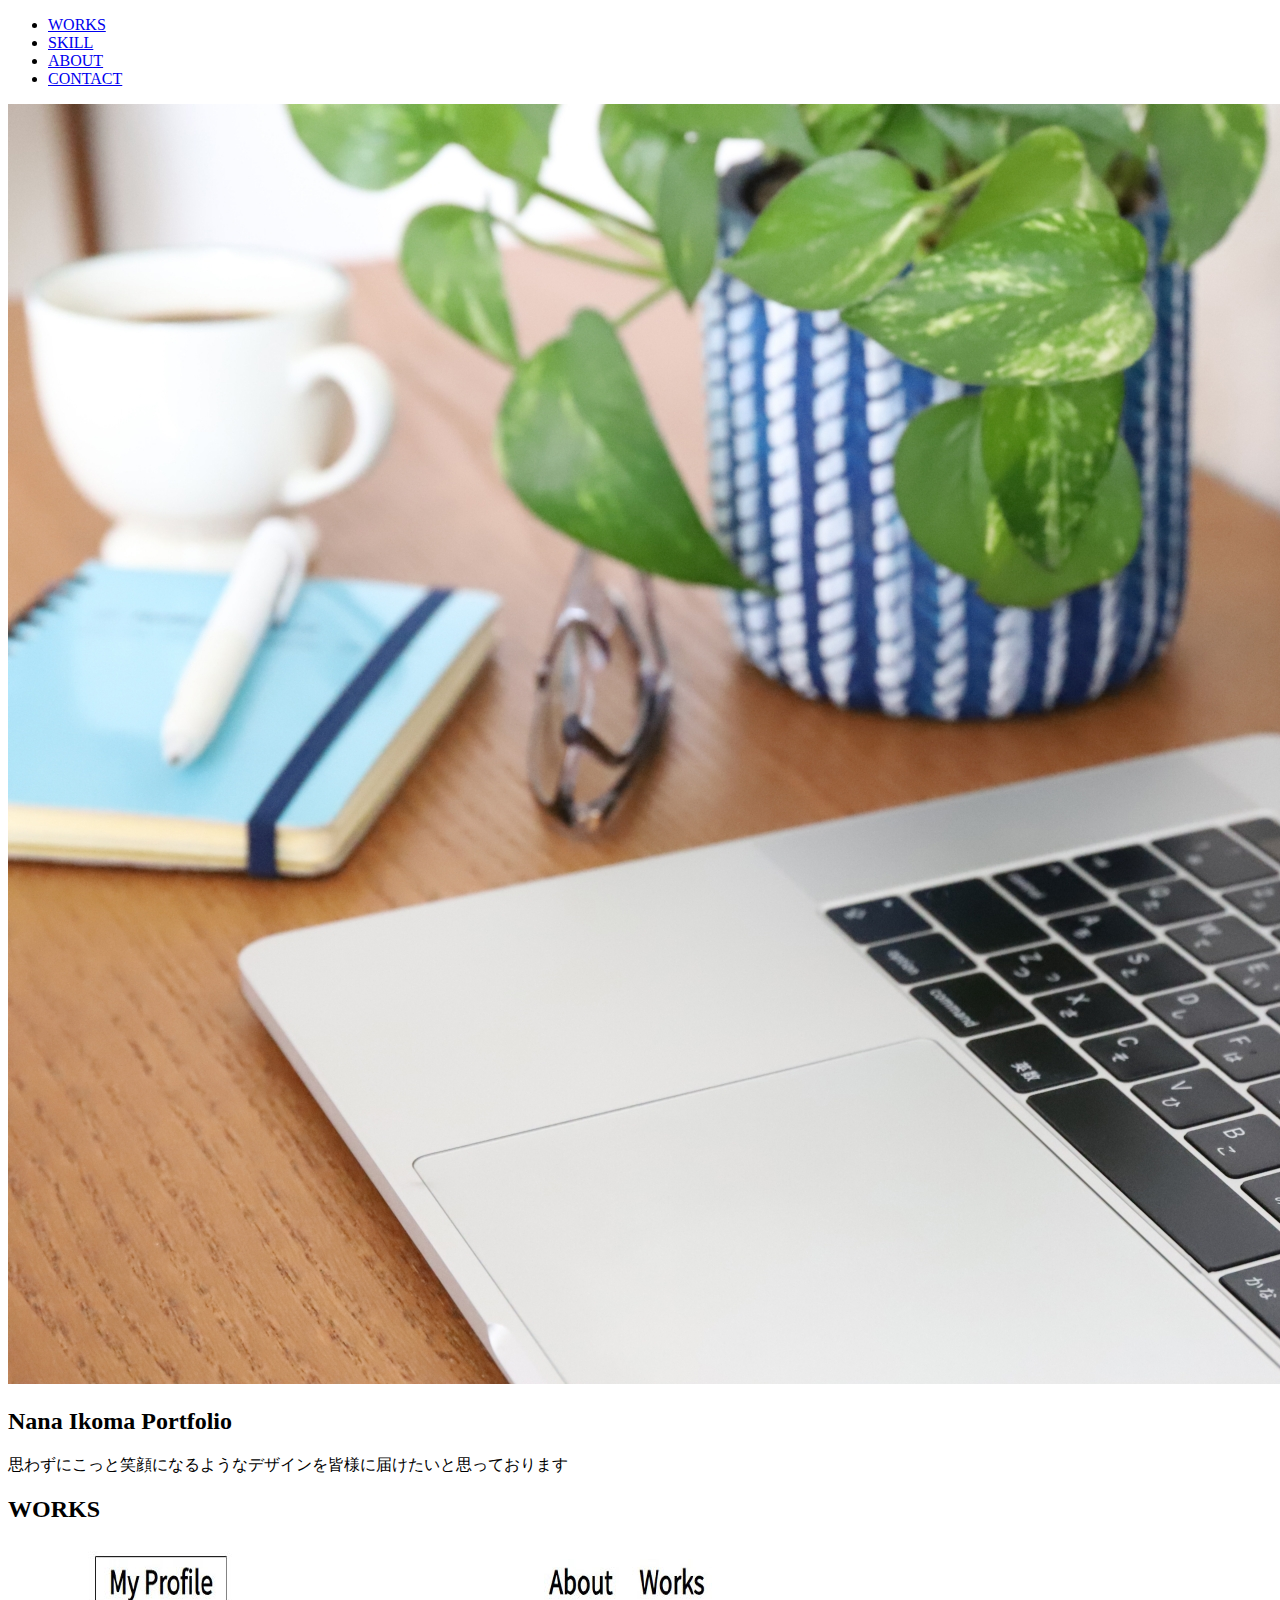
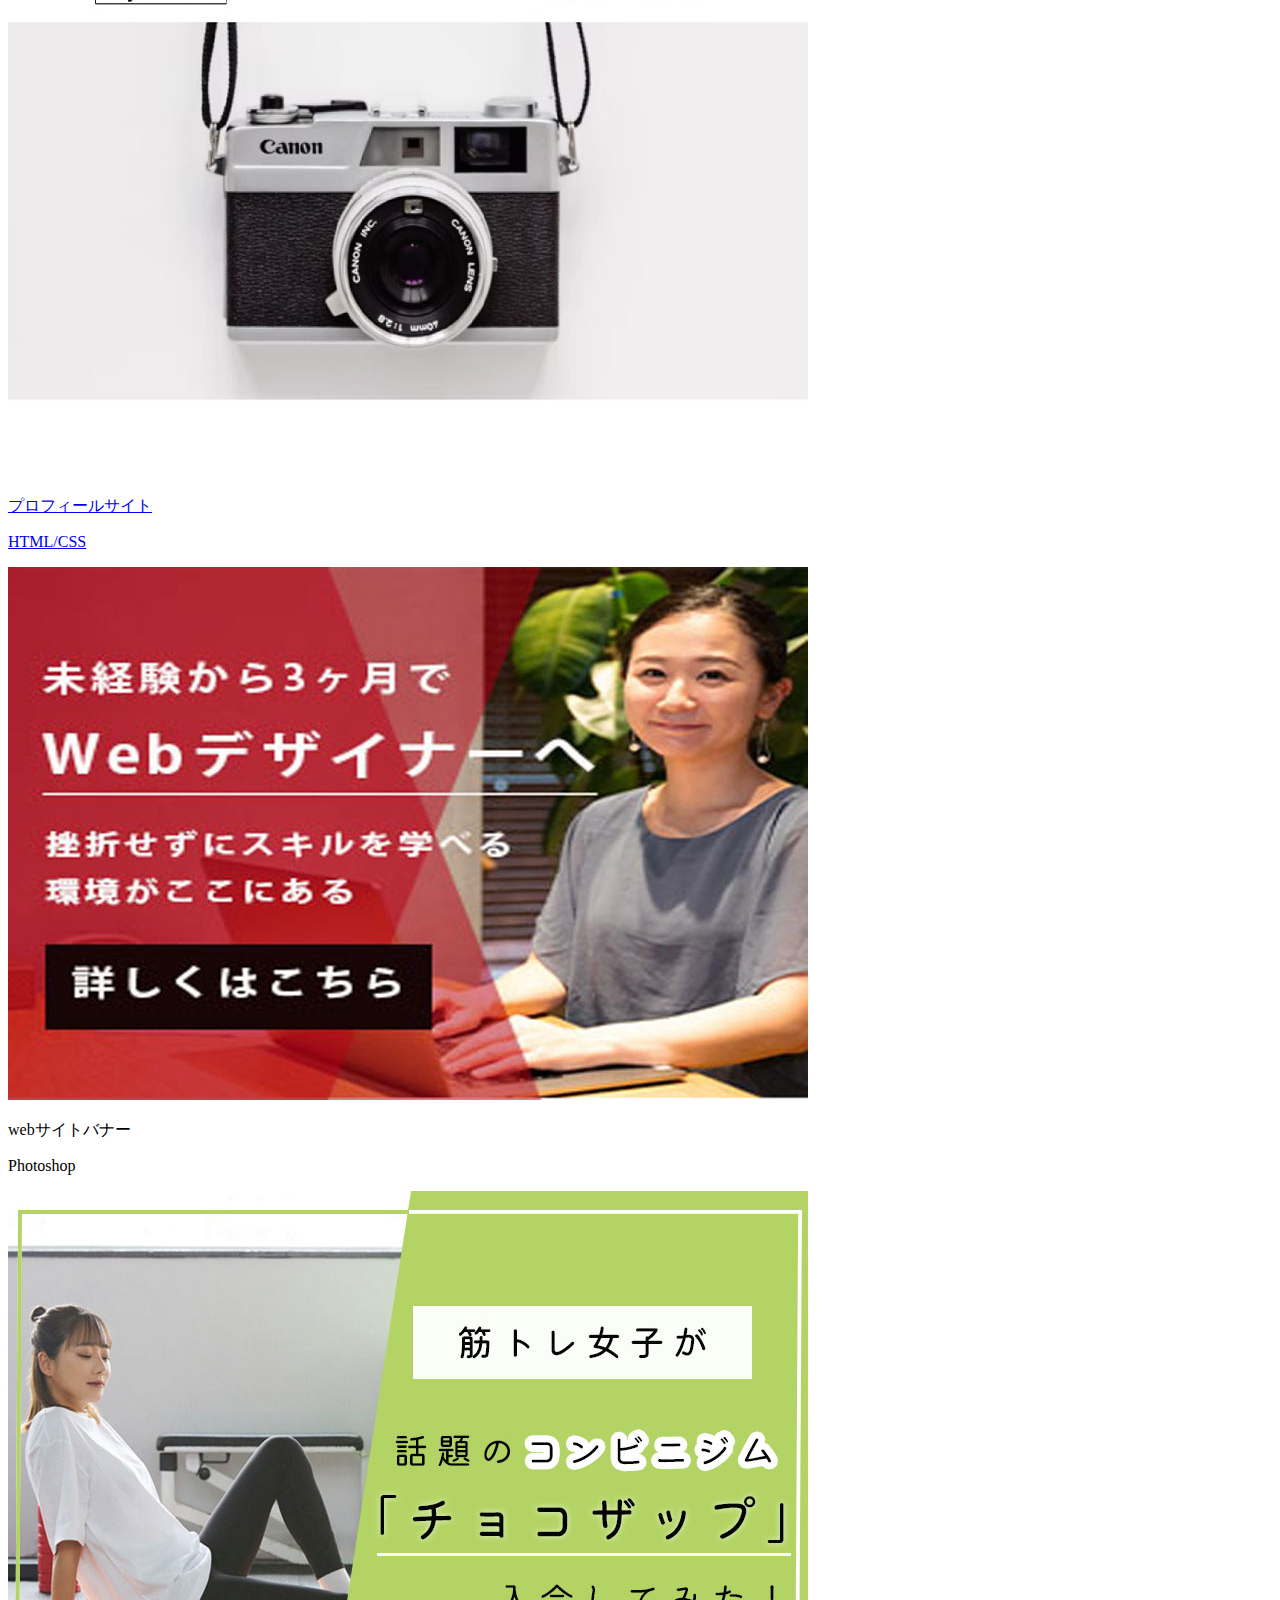
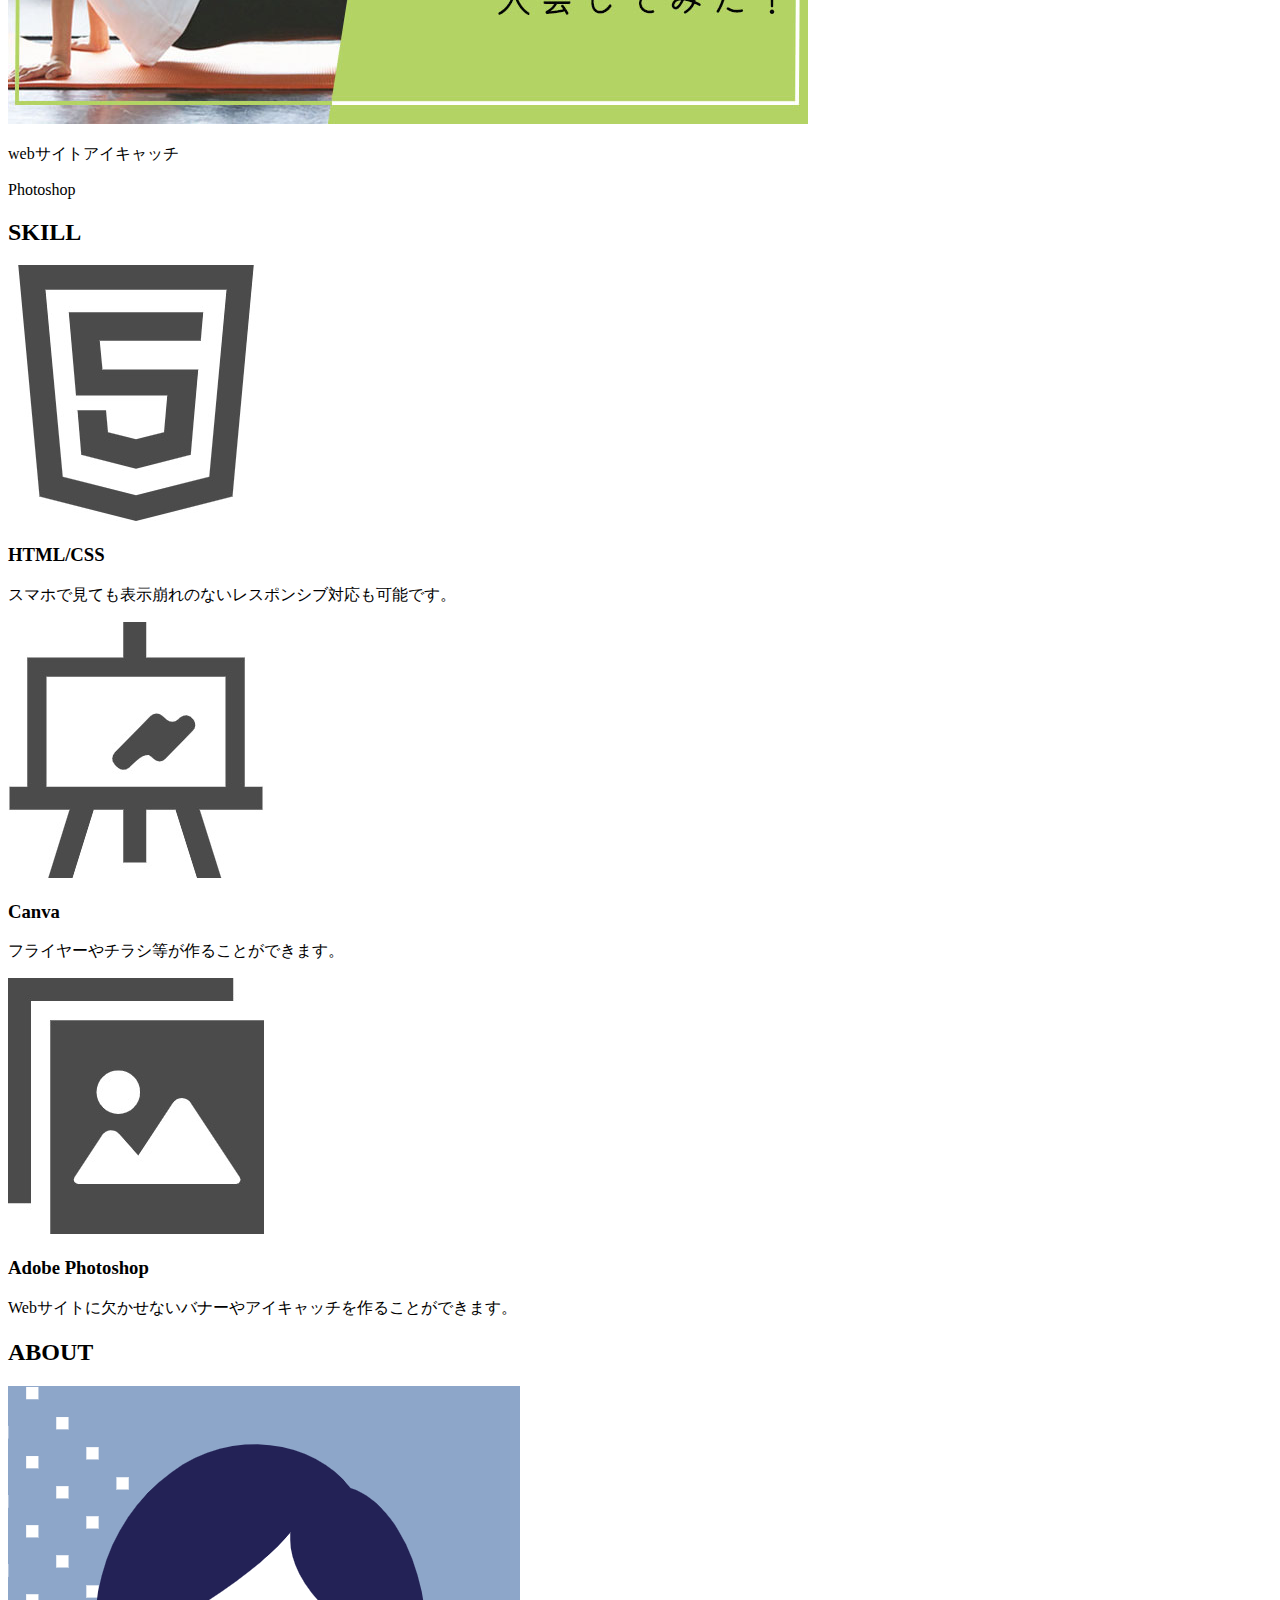
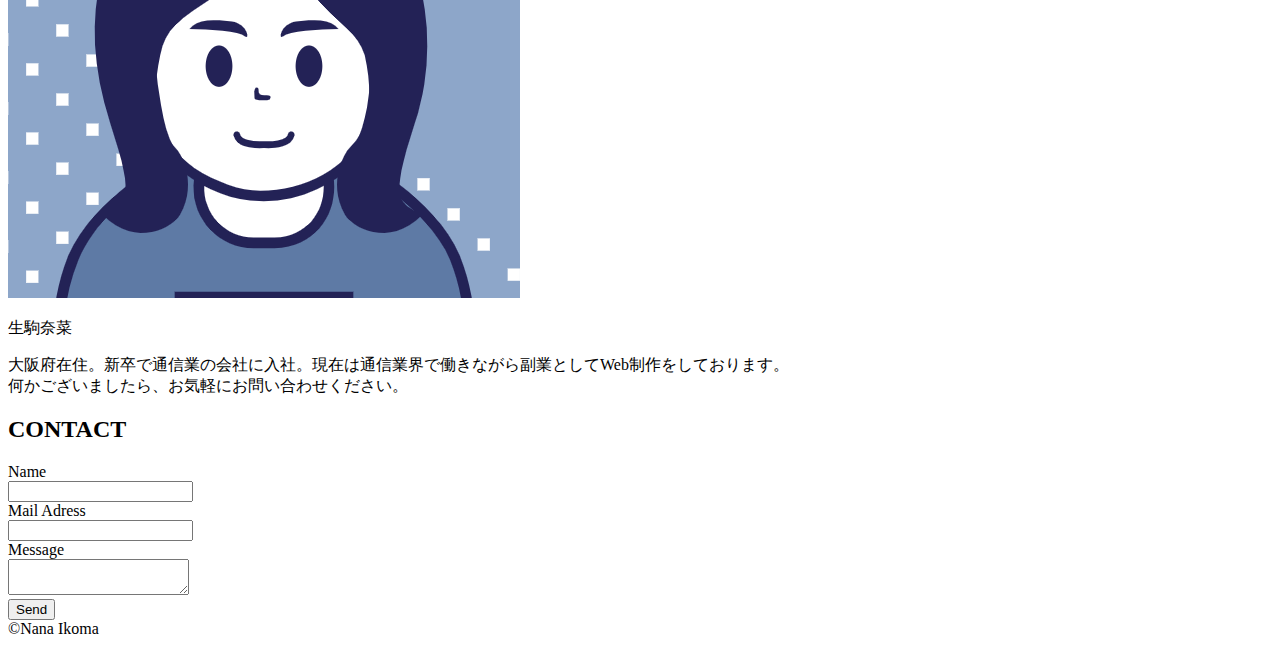
==== IkomaPortfolio/index.html @ 27ed826a "Add files via upload" ====
<!DOCTYPE html>
<html>
<head>
  <meta charset="utf-8">
  <meta name="viewport" content="width=device-width, initial-scale=1.0, maximum-scale=1.0, minimum-scale=1.0">
  <title>Nana Ikoma ポートフォリオ</title>
  <link rel="preconnect" href="https://fonts.gstatic.com">
  <link href="https://fonts.googleapis.com/css2?family=Montserrat:wght@400;700&display=swap" rel="stylesheet">
  <link href="https://fonts.googleapis.com/css?family=Material+Icons+Outlined" rel="stylesheet">
  <link href="css/ress.css" media="all" rel="stylesheet" type="text/css" />
  <link href="css/style.css" media="all" rel="stylesheet" type="text/css" />
</head>

<body>
  <div class="wrapper">

    <!-- header -->
    <header class="header ">
      <div class="container">
       
        <nav class="gnav">
          <ul class="gnav-list">
            <li class="gnav-item"><a href="#works">WORKS</a></li>
            <li class="gnav-item"><a href="#skill">SKILL</a></li>
            <li class="gnav-item"><a href="#about">ABOUT</a></li>
            <li class="gnav-item"><a href="#contact">CONTACT</a></li>
          </ul>
        </nav>
      </div>
    </header>
    <!-- /header -->

    <main class="content">

      <!-- mv -->
      <div class="mv">
        <div class="mv-container">
          <img src="img/mainimg.jpg" alt="mainpic">
        </div>
        <div class="main">
         <h2>Nana Ikoma Portfolio</h2>
         <p>思わずにこっと笑顔になるようなデザインを皆様に届けたいと思っております</p>
        </div>
      </div>
      <!-- /mv -->

      <!-- works -->
      <section class="works section" id="works">
        <div class="container">
          <h2 class="title">WORKS</h2>
          <div class="works-list">
            <a class="works-item" href="works1/works1.html" >
              <div class="works-img"><img src="img/works/works  no.1.jpg"  alt="html1" /> </div>
              <p class="works-name" >プロフィールサイト</p>
              <p class="works-info">HTML/CSS</p>
            </a>
            <a class="works-item" >
              <div class="works-img"><img src="img/works/works no2.jpg" alt="Photoshop1" /></div>
              <p class="works-name">webサイトバナー</p>
              <p class="works-info">Photoshop</p>
            </a>
            <a class="works-item" >
              <div class="works-img"><img src="img/works/works no.3.jpg" alt="Photoshop2" /></div>
              <p class="works-name">webサイトアイキャッチ</p>
              <p class="works-info">Photoshop</p>
            </a>
            
          </div>
        </div>
      </section>
      <!-- /works -->

      <!-- skill -->
      <section class="skill section" id="skill">
        <class="container">
          <h2 class="title">SKILL</h2>
          <div class="skill-list">
            <div class="skill-item">
              <p class="skill-img"><img src="img/skills/HTML CSS.jpeg" alt="html"></p>
              <div class="skill-body">
                <h3 class="skill-name">HTML/CSS</h3>
                <p class="skill-text">
                  スマホで見ても表示崩れのないレスポンシブ対応も可能です。</p>
              </div>
            </div>
            <div class="skill-item">
              <p class="skill-img"><img src="img/skills/Canva.jpeg" alt="Canva"></p>
              <div class="skill-body">
                <h3 class="skill-name">Canva</h3>
                <p class="skill-text">
                  フライヤーやチラシ等が作ることができます。</p>
              </div>
            </div>
            
            <div class="skill-item">
              <p class="skill-img"><img src="img/skills/Photoshop.jpeg" alt="photoshop"></p>
              <div class="skill-body">
                <h3 class="skill-name">Adobe Photoshop</h3>
                <p class="skill-text">
                  Webサイトに欠かせないバナーやアイキャッチを作ることができます。</p>
              </div>
            </div>
          </div>
            
           
          </div>
        </div>
      </section>
      <!-- /skill -->

      <!-- about -->
      <section class="about section" id="about">
        <div class="container">
          <h2 class="title">ABOUT</h2>
          <div class="profile">
            <p class="profile-img">
              <img src="img/about.png" alt="about">
            </p>
            <div class="profile-body">
              <p>
               生駒奈菜
              </p>
              <p>
                大阪府在住。新卒で通信業の会社に入社。現在は通信業界で働きながら副業としてWeb制作をしております。<br>何かございましたら、お気軽にお問い合わせください。
              </p>
              
            </div>
          </div>
        </div>
      </section>
      <!-- /about -->

   
      <!-- /contact -->
      <section id="contact">
        <h2 class="index-h2">CONTACT</h2>
              
        <form action="https://api.staticforms.xyz/submit" method="post">
          <input type="text" name="honeypot" style="display:none">
          <!-- STATIC FORMSのアクセスキー -->
          <input type="hidden" name="accessKey" value="13360103-2ff5-43b6-817f-e061cf142375">
          <!--メールのタイトル-->
          <input type="hidden" name="subject" value="お問い合わせフォーム" />
          <!--送信先のメールアドレスをvalueに設定する-->
          <input type="hidden" name="replyTo" value="a321.ikoma@gmail.com">
          <!--redirectToのURLは公開後のURLへリンクする-->
          <input type="hidden" name="redirectTo" value="">

          <div class="contact-heading">
            <label class="contact-label">Name</label>
          </div>
          <div>
            <input  type="text" name="name" class="contact-textbox">
          </div>
          <div class="contact-heading">
            <label class="contact-label">Mail Adress</label>
          </div>
          <div>
            <input  type="text" name="e-mail" class="contact-textbox">
          </div>
          <div class="contact-heading">
            <label class="contact-label">Message</label>
          </div>
          <div>
            <textarea class="contact-textarea" name="massage" class="contact-textbox"></textarea>
          </div>
          <div>
          <input type="submit" value="Send" class="contact-btn">
           
          </form>
          </div>

        </form>
      </section>
    </main>
   <!-- contact -->
      
    <!-- footer -->
    <footer class="footer">
      <div class="copyright">&copy;Nana Ikoma</div>
    </footer>
    <!-- /footer -->

  </div>
  <script src="https://ajax.googleapis.com/ajax/libs/jquery/3.6.0/jquery.min.js"></script>
  <script type='text/javascript' src="js/script.js"></script>
</body>
</html>
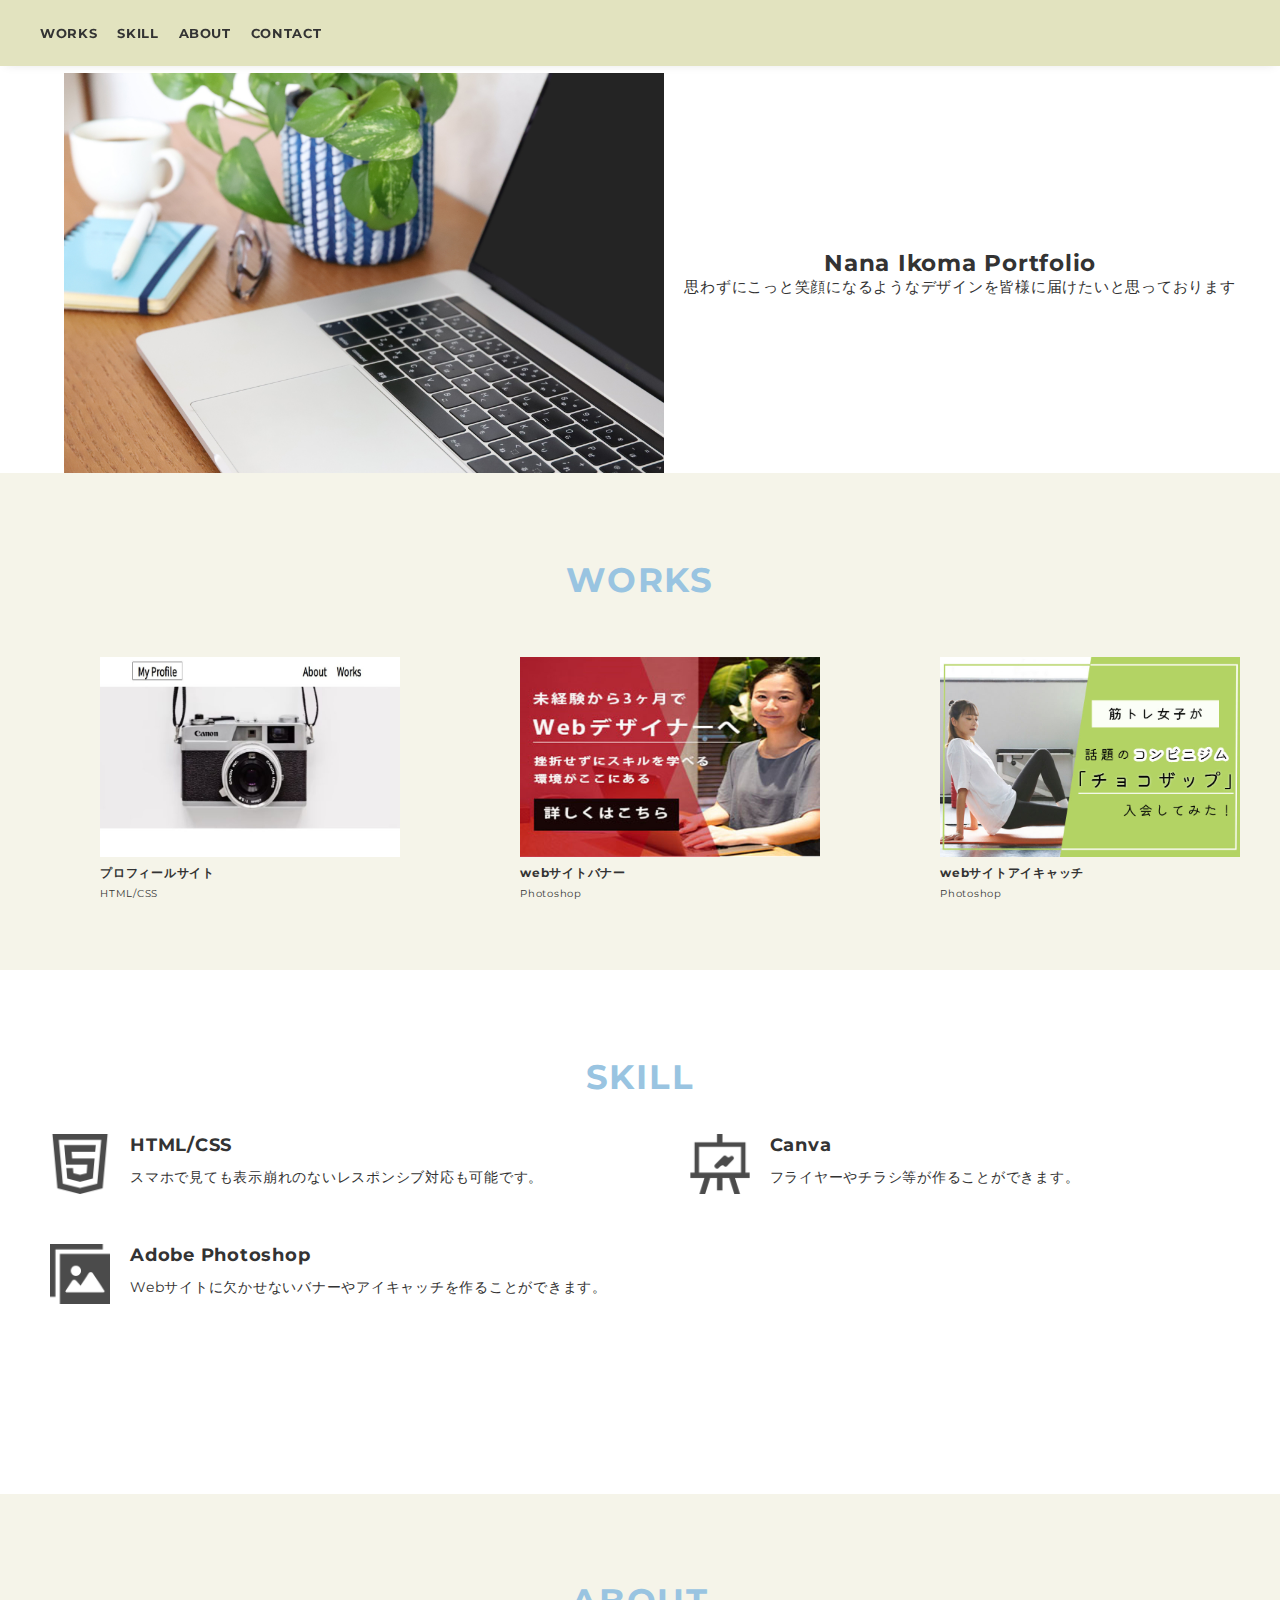
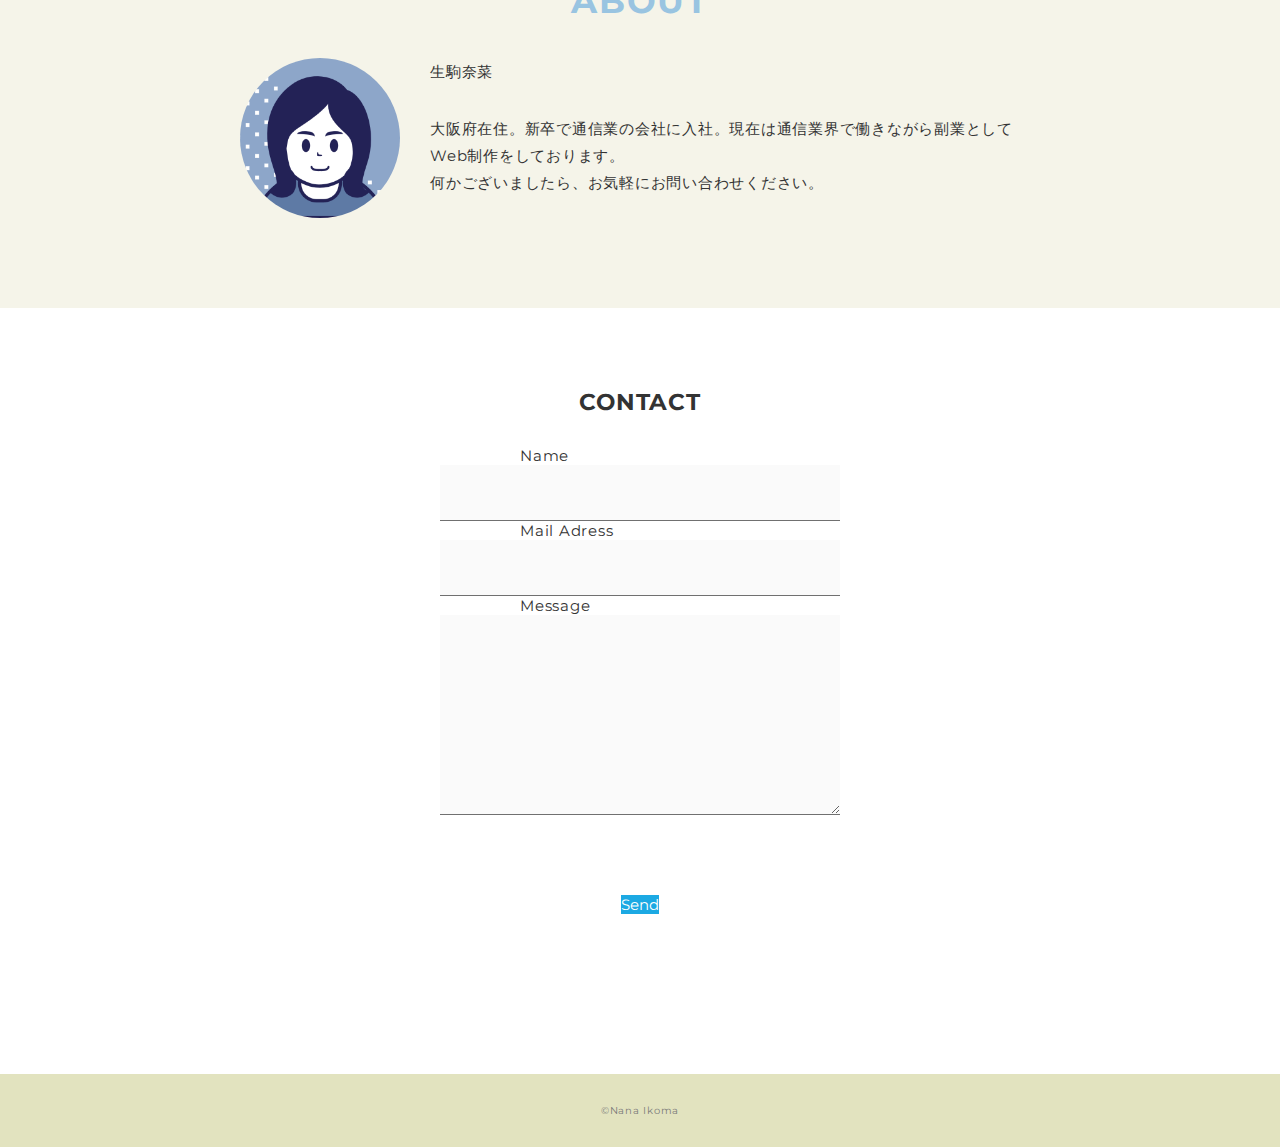
==== commit 4b4cf6b7: "Add files via upload" ====
--- a/IkomaPortfolio/css/ress.css
+++ b/IkomaPortfolio/css/ress.css
@@ -0,0 +1,284 @@
+/*!
+ * ress.css • v3.0.1
+ * MIT License
+ * github.com/filipelinhares/ress
+ */
+
+/* # =================================================================
+   # Global selectors
+   # ================================================================= */
+
+   html {
+    box-sizing: border-box;
+    word-break: normal;
+    -moz-tab-size: 4;
+    tab-size: 4;
+  
+    -webkit-text-size-adjust: 100%; /* Prevent adjustments of font size after orientation changes in iOS */
+  }
+  
+  *,
+  ::before,
+  ::after {
+    box-sizing: inherit;
+    background-repeat: no-repeat; /* Set `background-repeat: no-repeat` to all elements and pseudo elements */
+  }
+  
+  ::before,
+  ::after {
+    vertical-align: inherit;
+    text-decoration: inherit; /* Inherit text-decoration and vertical align to ::before and ::after pseudo elements */
+  }
+  
+  * {
+    margin: 0;
+    padding: 0; /* Reset `padding` and `margin` of all elements */
+  }
+  
+  /* # =================================================================
+     # General elements
+     # ================================================================= */
+  
+  hr {
+    overflow: visible; /* Show the overflow in Edge and IE */
+    height: 0; /* Add the correct box sizing in Firefox */
+  }
+  
+  details,
+  main {
+    display: block; /* Render the `main` element consistently in IE. */
+  }
+  
+  summary {
+    display: list-item; /* Add the correct display in all browsers */
+  }
+  
+  small {
+    font-size: 80%; /* Set font-size to 80% in `small` elements */
+  }
+  
+  [hidden] {
+    display: none; /* Add the correct display in IE */
+  }
+  
+  abbr[title] {
+    /* Add the correct text decoration in Chrome, Edge, IE, Opera, and Safari */
+    text-decoration: underline;
+    text-decoration: underline dotted;
+    border-bottom: none; /* Remove the bottom border in Chrome 57 */
+  }
+  
+  a {
+    background-color: transparent; /* Remove the gray background on active links in IE 10 */
+  }
+  
+  a:active,
+  a:hover {
+    outline-width: 0; /* Remove the outline when hovering in all browsers */
+  }
+  
+  code,
+  kbd,
+  pre,
+  samp {
+    font-family: monospace, monospace; /* Specify the font family of code elements */
+  }
+  
+  pre {
+    font-size: 1em; /* Correct the odd `em` font sizing in all browsers */
+  }
+  
+  b,
+  strong {
+    font-weight: bolder; /* Add the correct font weight in Chrome, Edge, and Safari */
+  }
+  
+  /* https://gist.github.com/unruthless/413930 */
+  sub,
+  sup {
+    position: relative;
+    font-size: 75%;
+    line-height: 0;
+    vertical-align: baseline;
+  }
+  
+  sub {
+    bottom: -.25em;
+  }
+  
+  sup {
+    top: -.5em;
+  }
+  
+  /* # =================================================================
+     # Forms
+     # ================================================================= */
+  
+  input {
+    border-radius: 0;
+  }
+  
+  /* Replace pointer cursor in disabled elements */
+  [disabled] {
+    cursor: default;
+  }
+  
+  [type="number"]::-webkit-container-spin-button,
+  [type="number"]::-webkit-outer-spin-button {
+    height: auto; /* Correct the cursor style of increment and decrement buttons in Chrome */
+  }
+  
+  [type="search"] {
+    outline-offset: -2px; /* Correct the outline style in Safari */
+  
+    -webkit-appearance: textfield; /* Correct the odd appearance in Chrome and Safari */
+  }
+  
+  [type="search"]::-webkit-search-decoration {
+    -webkit-appearance: none; /* Remove the container padding in Chrome and Safari on macOS */
+  }
+  
+  textarea {
+    overflow: auto; /* Internet Explorer 11+ */
+    resize: vertical; /* Specify textarea resizability */
+  }
+  
+  button,
+  input,
+  optgroup,
+  select,
+  textarea {
+    font: inherit; /* Specify font inheritance of form elements */
+  }
+  
+  optgroup {
+    font-weight: bold; /* Restore the font weight unset by the previous rule */
+  }
+  
+  button {
+    overflow: visible; /* Address `overflow` set to `hidden` in IE 8/9/10/11 */
+  }
+  
+  button,
+  select {
+    text-transform: none; /* Firefox 40+, Internet Explorer 11- */
+  }
+  
+  /* Apply cursor pointer to button elements */
+  button,
+  [type="button"],
+  [type="reset"],
+  [type="submit"],
+  [role="button"] {
+    cursor: pointer;
+    color: inherit;
+  }
+  
+  /* Remove container padding and border in Firefox 4+ */
+  button::-moz-focus-container,
+  [type="button"]::-moz-focus-container,
+  [type="reset"]::-moz-focus-container,
+  [type="submit"]::-moz-focus-container {
+    padding: 0;
+    border-style: none;
+  }
+  
+  /* Replace focus style removed in the border reset above */
+  button:-moz-focusring,
+  [type="button"]::-moz-focus-container,
+  [type="reset"]::-moz-focus-container,
+  [type="submit"]::-moz-focus-container {
+    outline: 1px dotted ButtonText;
+  }
+  
+  button,
+  html [type="button"],
+  /* Prevent a WebKit bug where (2) destroys native `audio` and `video`controls in Android 4 */
+  [type="reset"],
+  [type="submit"] {
+    -webkit-appearance: button; /* Correct the inability to style clickable types in iOS */
+  }
+  
+  /* Remove the default button styling in all browsers */
+  button,
+  input,
+  select,
+  textarea {
+    border-style: none;
+    background-color: transparent;
+  }
+  
+  /* Style select like a standard input */
+  select {
+    -webkit-appearance: none; /* Chrome 41+ */
+    -moz-appearance: none; /* Firefox 36+ */
+  }
+  
+  select::-ms-expand {
+    display: none; /* Internet Explorer 11+ */
+  }
+  
+  select::-ms-value {
+    color: currentColor; /* Internet Explorer 11+ */
+  }
+  
+  legend {
+    display: table; /* Correct the text wrapping in Edge and IE */
+    max-width: 100%; /* Correct the text wrapping in Edge and IE */
+    max-width: 100%; /* Correct the text wrapping in Edge 18- and IE */
+    white-space: normal; /* Correct the text wrapping in Edge and IE */
+    color: inherit; /* Correct the color inheritance from `fieldset` elements in IE */
+    border: 0; /* Correct `color` not being inherited in IE 8/9/10/11 */
+  }
+  
+  ::-webkit-file-upload-button {
+    font: inherit; /* Change font properties to `inherit` in Chrome and Safari */
+    color: inherit;
+    /* Correct the inability to style clickable types in iOS and Safari */
+  
+    -webkit-appearance: button;
+  }
+  
+  /* # =================================================================
+     # Specify media element style
+     # ================================================================= */
+  
+  img {
+    border-style: none; /* Remove border when inside `a` element in IE 8/9/10 */
+  }
+  
+  /* Add the correct vertical alignment in Chrome, Firefox, and Opera */
+  progress {
+    vertical-align: baseline;
+  }
+  
+  /* # =================================================================
+     # Accessibility
+     # ================================================================= */
+  
+  /* Hide content from screens but not screenreaders */
+  @media screen {
+    [hidden~="screen"] {
+      display: inherit;
+    }
+    [hidden~="screen"]:not(:active):not(:focus):not(:target) {
+      position: absolute !important;
+      clip: rect(0 0 0 0) !important;
+    }
+  }
+  
+  /* Specify the progress cursor of updating elements */
+  [aria-busy="true"] {
+    cursor: progress;
+  }
+  
+  /* Specify the pointer cursor of trigger elements */
+  [aria-controls] {
+    cursor: pointer;
+  }
+  
+  /* Specify the unstyled cursor of disabled, not-editable, or otherwise inoperable elements */
+  [aria-disabled] {
+    cursor: default;
+  }
+  --- a/IkomaPortfolio/css/style.css
+++ b/IkomaPortfolio/css/style.css
@@ -0,0 +1,606 @@
+body {
+  font-family: "Montserrat","Helvetica Neue",Arial,"Hiragino Kaku Gothic ProN","Hiragino Sans",Meiryo,sans-serif;
+  font-size: 15px;
+  letter-spacing: .05em;
+  color: #333;
+}
+
+a {
+  transition: opacity .3s;
+  text-decoration: none;
+  color: #1ca9e3;
+}
+
+img {
+  max-width: 100%;
+  height: auto;
+  vertical-align: bottom;
+  border-style: none;
+}
+
+
+
+.pc-only {
+  display: block;
+}
+
+.sp-only {
+  display: none;
+}
+
+/*--------------------------------
+ レイアウト
+---------------------------------*/
+.wrapper {
+  padding-top: 73px;
+}
+
+.section {
+  padding: 90px 0;
+}
+
+.section:nth-of-type(odd) {
+  background-color:#F5F4E9;
+}
+
+.container {
+  max-width: 1340px;
+  margin: 0 auto;
+  padding: 0 40px;
+}
+
+/*--------------------------------
+ 見出し
+---------------------------------*/
+.title {
+  font-size: 34px;
+  font-weight: bold;
+  line-height: 1;
+  margin-bottom: 40px;
+  text-align: center;
+  letter-spacing: .05em;
+  color: #99C4E1;
+}
+
+.lead {
+  font-size: 16px;
+  line-height: 1.8;
+  margin-bottom: 30px;
+}
+
+/*--------------------------------
+ヘッダー
+---------------------------------*/
+.header {
+  position: fixed;
+  top: 0;
+  z-index: 1;
+  width: 100%;
+  background-color: #E2E3BF;
+  box-shadow: 0 5px 10px -6px rgba(0,0,0,.1);
+}
+
+.header .container {
+  display: flex;
+  align-items: center;
+  justify-content: space-between;
+  padding: 20px 40px;
+}
+
+.header-logo {
+  font-size: 20px;
+  font-weight: bold;
+  line-height: 1.2;
+  margin-right: 20px;
+  letter-spacing: .05em;
+}
+
+.header-logo a {
+  color: #333;
+}
+
+.gnav-list {
+  display: flex;
+  justify-content: space-between;
+  list-style: none;
+}
+
+.gnav-item:not(:last-child) {
+  margin-right: 20px;
+}
+
+.gnav-item a {
+  position: relative;
+  font-size: 13px;
+  font-weight: bold;
+  display: inline-block;
+  padding: 5px 0;
+  transition: .3s;
+  letter-spacing: .05em;
+  color: #333;
+}
+.gnav-item a:after {
+  position: absolute;
+  bottom: 0;
+  left: 50%;
+  width: 0;
+  height: 3px;
+  content: "";
+  transition: .3s;
+  -webkit-transform: translateX(-50%);
+  transform: translateX(-50%);
+  background-color: #333;
+}
+
+.gnav-item a:hover:after {
+  width: 100%;
+}
+
+/*--------------------------------
+ メインビジュアル
+---------------------------------*/
+.mv {
+  display: flex;
+  align-items: center;
+  justify-content: center;
+  height: auto;
+  text-align: center;
+}
+
+.mv-container {
+  position: relative;
+  padding: 0 20px;
+}
+
+.mv-container img {
+  width: 100%;
+  height: 400px;
+}
+
+.main{
+  display: block;
+}
+/*--------------------------------
+ Works
+---------------------------------*/
+.works-list {
+  display: flex;
+  flex-wrap: wrap;
+  margin-bottom: -40px;
+}
+
+.works-item {
+  width: 25%;
+  margin: 20px auto 20px auto;
+  color: #333;
+  width: 300px;
+  height: auto;
+}
+
+
+.works-item:hover {
+  opacity: .9;
+}
+
+.works-item:nth-of-type(3n) {
+  margin-right: 0;
+}
+
+#works-img img {
+  border: 1px solid #e6e6e6;
+  width: 300px;
+  height: auto;
+}
+
+
+
+.works-name {
+  font-size: 12px;
+  font-weight: bold;
+  margin-top: 8px;
+}
+
+.works-info {
+  font-size: 10px;
+  margin-top: 5px;
+}
+
+/*--------------------------------
+ Skill
+---------------------------------*/
+
+.skill-list {
+  display: flex;
+  flex-wrap: wrap;
+  justify-content: space-between;
+  margin-bottom: 50px;
+  margin-left: 50px;
+}
+
+.skill-item {
+  display: flex;
+  align-items: flex-start;
+  justify-content: space-between;
+  width: 48%;
+  margin-bottom: 50px;
+}
+
+.skill-img {
+  width: 60px;
+  height: auto;
+  margin-right: 20px;
+}
+
+.skill-body {
+  flex: 1;
+}
+
+.skill-name {
+  margin-bottom: 10px;
+}
+
+.skill-text {
+  font-size: 14px;
+  line-height: 1.8;
+}
+
+/*--------------------------------
+ About
+---------------------------------*/
+.profile {
+  display: flex;
+  flex-wrap: wrap;
+  max-width: 800px;
+  margin: 0 auto;
+}
+.profile-img {
+  width: 20%;
+  margin-right: 30px;
+  border-radius: 50%;
+}
+.profile-img img {
+  border-radius: 50%;
+}
+.profile-body {
+  flex: 1;
+}
+
+.profile-body p {
+  font-size: 15px;
+  line-height: 1.8;
+}
+
+.profile-body p:not(:last-child) {
+  margin-bottom: 30px;
+}
+
+/*--------------------------------
+ Contact
+---------------------------------*/
+.index-h2{
+  margin-bottom: 30px;
+  text-align: center;
+}
+
+#contact {
+  margin: 80px auto 80px auto;
+ 
+}
+
+#contact-label{
+  margin-bottom: 15px;
+  
+}
+#contact > form > div {
+  display: flex;
+  flex-direction: row;
+  flex-wrap: wrap;
+  padding-bottom: 3
+}
+
+.contact-heading {
+  width: 240px;
+  margin: 0 auto;
+}
+
+
+
+.contact-textbox {
+  border-top: 0;
+  border-left: 0;
+  border-right: 0;
+  border-bottom-width: 1px;
+  border-bottom-color: #707070;
+  border-bottom-style: solid;
+  background-color: #fafafa;
+  width: 400px;
+  height: 56px;
+  margin: 0 auto;
+}
+
+.contact-textarea {
+  border-top: 0;
+  border-left: 0;
+  border-right: 0;
+  border-bottom-width: 1px;
+  border-bottom-color: #707070;
+  border-bottom-style: solid;
+  background-color: #fafafa;
+  width: 400px;
+  height: 200px;
+  margin: 0 auto;
+}
+
+.contact-btn{
+ background-color: #1ca9e3;
+ color: #fff;
+ display: flex;
+ border-color: #1ca9e3;
+ margin: 80px auto 80px auto;
+
+}
+
+/*--------------------------------
+ ページトップ
+---------------------------------*/
+.page-top {
+  font-weight: bold;
+  padding: 10px;
+  cursor: pointer;
+  text-align: center;
+  background-color: #4c4c4c;
+}
+
+.page-top .material-icons-outlined {
+  vertical-align: bottom;
+  color: #fff;
+}
+
+/*--------------------------------
+ フッター
+---------------------------------*/
+.footer {
+  padding: 30px;
+  background-color: #E2E3BF;
+}
+
+.copyright {
+  font-size: 10px;
+  text-align: center;
+  color: #797979;
+}
+
+/*--------------------------------
+ 下層：Worksページ
+---------------------------------*/
+.article {
+  padding: 80px 0;
+}
+
+.article-container {
+  max-width: 1040px;
+  margin: 0 auto;
+  padding: 0 20px;
+}
+
+.article-title {
+  margin-bottom: 30px;
+  text-align: center;
+}
+
+.article-body {
+  max-width: 720px;
+  margin: 0 auto;
+  margin-bottom: 80px;
+}
+
+.article-body h3 {
+  position: relative;
+  font-size: 18px;
+  margin-bottom: 5px;
+  padding-left: 1em;
+}
+
+.article-body img {
+  width: 100%;
+  height: auto;
+}
+
+.article-body h3:not(:first-child) {
+  margin-top: 50px;
+}
+
+.article-body h3::before {
+  position: absolute;
+  top: 0;
+  left: 0;
+  width: 4px;
+  height: 100%;
+  content: "";
+  border-radius: 3px;
+  background-color: #333;
+}
+
+.article-body p {
+  font-size: 15px;
+  line-height: 1.8;
+  margin-bottom: 30px;
+}
+
+.home-link {
+  text-align: center;
+}
+
+/*media Queries 767
+----------------------------------------------------*/
+@media screen and (max-width: 767px) {
+  body {
+    font-size: 14px;
+  }
+
+  .pc-only {
+    display: none;
+  }
+
+  .sp-only {
+    display: block;
+  }
+
+  /* 見出し */
+  .title {
+    font-size: 26px;
+    margin-bottom: 20px;
+  }
+
+  .lead {
+    font-size: 14px;
+    line-height: 1.7;
+    margin-bottom: 20px;
+  }
+
+  /* レイアウト */
+  .wrapper {
+    padding-top: 57px;
+  }
+
+  .section {
+    padding: 60px 0;
+  }
+
+  .container {
+    padding: 0 20px;
+  }
+
+  /* ヘッダー */
+  .header .container {
+    padding: 15px;
+  }
+
+  .header-logo {
+    font-size: 15px;
+    margin-right: 15px;
+  }
+
+  .gnav-item:not(:last-child) {
+    margin-right: 10px;
+  }
+
+  .gnav-item a {
+    font-size: 10px;
+  }
+
+  .gnav-item a:after {
+    display: none;
+  }
+
+  /*  メインビジュアル */
+  .mv {
+    height: 40vh;
+    overflow: hidden;
+  }
+
+  .mv-container {
+    padding: 0 20px;
+  }
+
+  .mv-title {
+    font-size: 30px;
+  }
+  .mv-subtitle {
+    font-size: 16px;
+    margin-bottom: 20px;
+  }
+
+  .mv-text {
+    top: 75%;
+    font-size: 14px;
+    line-height: 1.7;
+  }
+
+  /* Works */
+  .works-name {
+    font-size: 12px;
+  }
+
+  .works-info {
+    margin-top: 3px;
+  }
+
+  .works-list {
+    justify-content: space-between;
+  }
+
+  .works-item {
+    flex: 0 0 48%;
+    margin-right: 0;
+    margin-bottom: 30px;
+  }
+
+  /* Skill */
+  .skill-list {
+    display: block;
+    margin-bottom: 0;
+  }
+
+  .skill-item {
+    width: 100%;
+    margin-bottom: 35px;
+  }
+
+  .skill-item:last-child {
+    margin-bottom: 0;
+  }
+
+  .skill-name {
+    margin-bottom: 5px;
+  }
+
+  .skill-text {
+    font-size: 13px;
+    line-height: 1.7;
+  }
+
+  /* About */
+  .profile {
+    display: block;
+  }
+  .profile-img {
+    width: 150px;
+    margin: 0 auto;
+    margin-bottom: 25px;
+  }
+
+  .profile-body p {
+    font-size: 14px;
+    line-height: 1.7;
+  }
+
+  .profile-body p:not(:last-child) {
+    margin-bottom: 20px;
+  }
+
+  /* フッター */
+  .footer {
+    padding: 20px;
+  }
+
+  /* 下層ページ */
+  .article {
+    padding: 50px 0;
+  }
+
+  .article-body h3 {
+    font-size: 16px;
+    padding-left: .8em;
+  }
+
+  .article-body h3:not(:first-child) {
+    margin-top: 30px;
+  }
+
+  .article-body p {
+    font-size: 14px;
+    line-height: 1.7;
+    margin-bottom: 20px;
+  }
+}
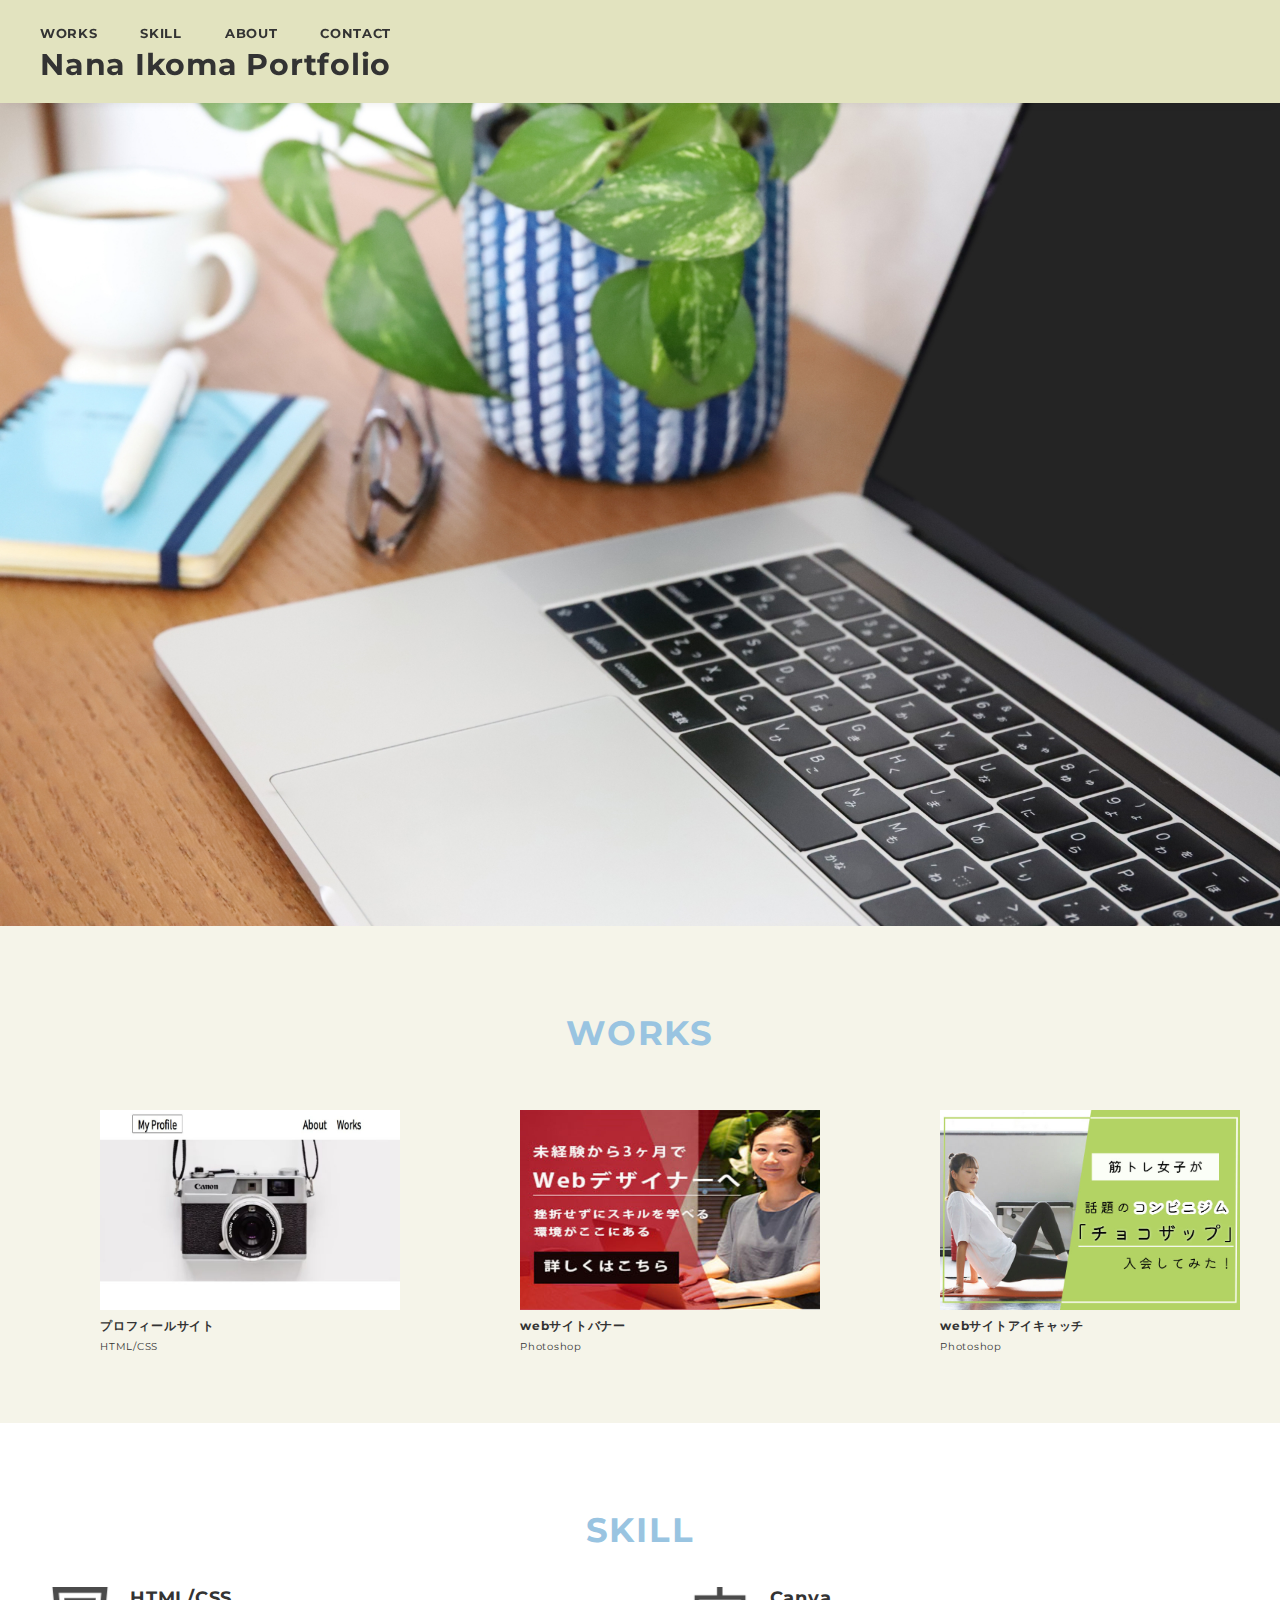
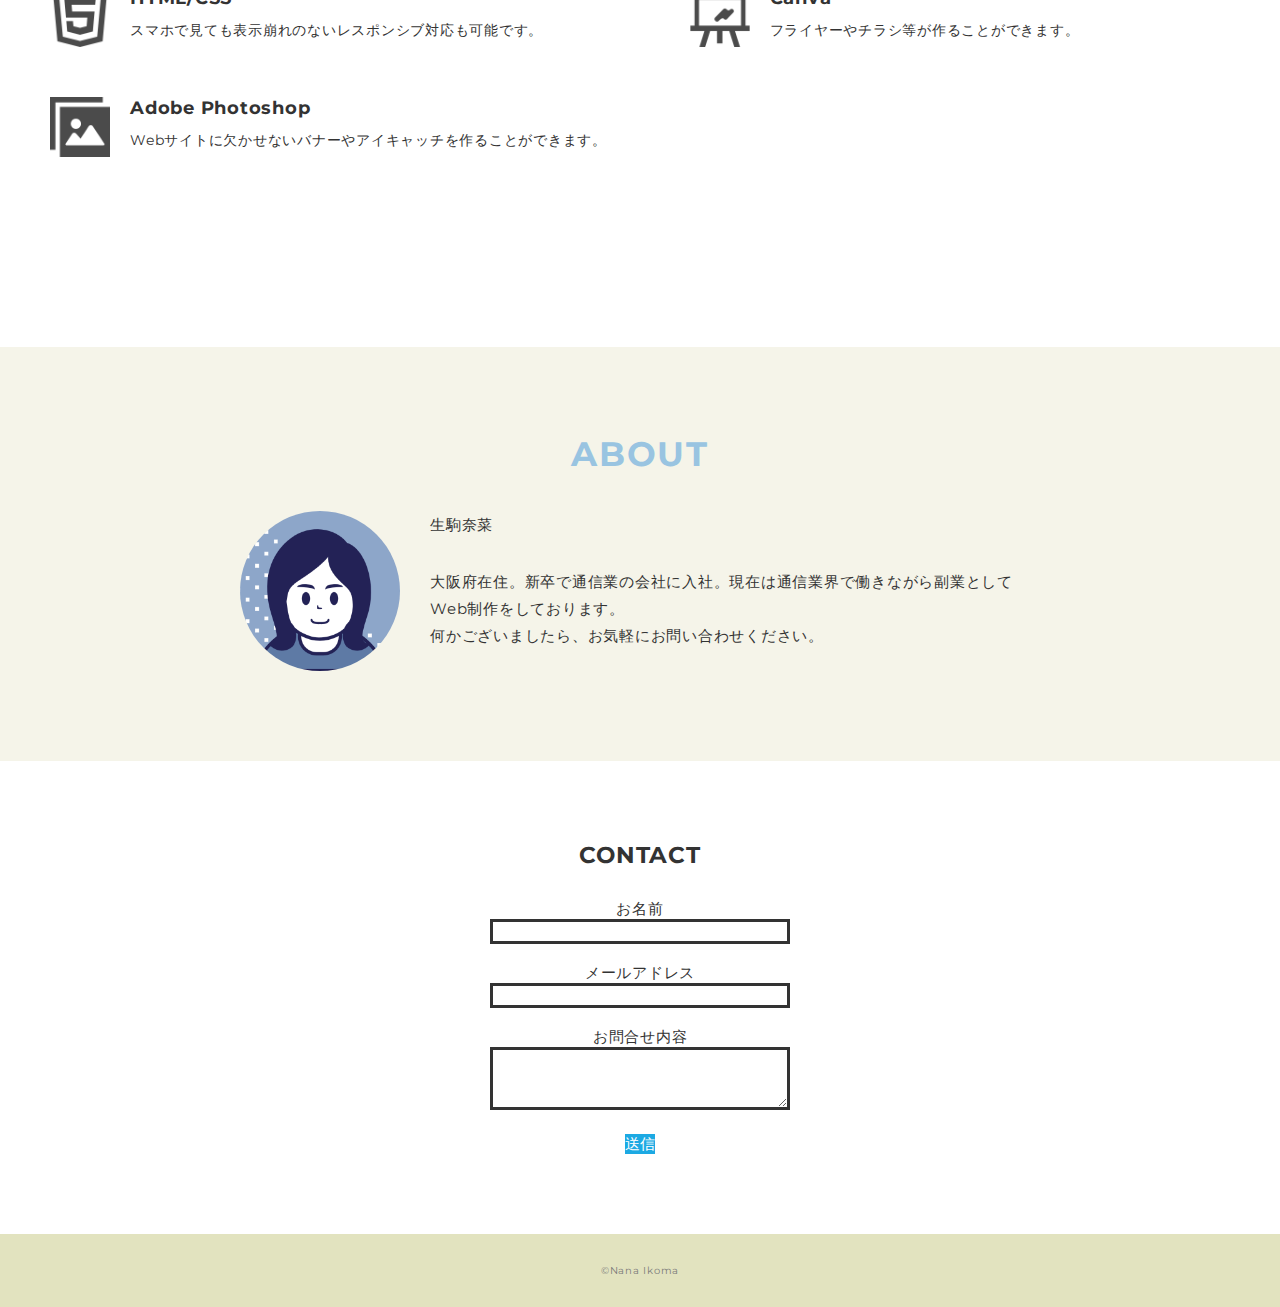
==== commit 37ad4d8c: "Add files via upload" ====
--- a/IkomaPortfolio/index.html
+++ b/IkomaPortfolio/index.html
@@ -25,6 +25,9 @@
             <li class="gnav-item"><a href="#about">ABOUT</a></li>
             <li class="gnav-item"><a href="#contact">CONTACT</a></li>
           </ul>
+          <div class="main">
+            <h1>Nana Ikoma Portfolio</h1>
+          </div>
         </nav>
       </div>
     </header>
@@ -37,10 +40,7 @@
         <div class="mv-container">
           <img src="img/mainimg.jpg" alt="mainpic">
         </div>
-        <div class="main">
-         <h2>Nana Ikoma Portfolio</h2>
-         <p>思わずにこっと笑顔になるようなデザインを皆様に届けたいと思っております</p>
-        </div>
+      
       </div>
       <!-- /mv -->
 
@@ -134,43 +134,36 @@
       <!-- /contact -->
       <section id="contact">
         <h2 class="index-h2">CONTACT</h2>
-              
-        <form action="https://api.staticforms.xyz/submit" method="post">
-          <input type="text" name="honeypot" style="display:none">
-          <!-- STATIC FORMSのアクセスキー -->
-          <input type="hidden" name="accessKey" value="13360103-2ff5-43b6-817f-e061cf142375">
-          <!--メールのタイトル-->
-          <input type="hidden" name="subject" value="お問い合わせフォーム" />
-          <!--送信先のメールアドレスをvalueに設定する-->
-          <input type="hidden" name="replyTo" value="a321.ikoma@gmail.com">
-          <!--redirectToのURLは公開後のURLへリンクする-->
-          <input type="hidden" name="redirectTo" value="">
 
-          <div class="contact-heading">
-            <label class="contact-label">Name</label>
-          </div>
-          <div>
-            <input  type="text" name="name" class="contact-textbox">
-          </div>
-          <div class="contact-heading">
-            <label class="contact-label">Mail Adress</label>
-          </div>
-          <div>
-            <input  type="text" name="e-mail" class="contact-textbox">
-          </div>
-          <div class="contact-heading">
-            <label class="contact-label">Message</label>
-          </div>
-          <div>
-            <textarea class="contact-textarea" name="massage" class="contact-textbox"></textarea>
-          </div>
-          <div>
-          <input type="submit" value="Send" class="contact-btn">
-           
+
+          
+          <form action="https://docs.google.com/forms/u/0/d/e/1FAIpQLSdT_dh6Mz3s1tkh7hSYF1mpmuO4GKmjfNNyKUMeDcZtpQPCRA/formResponse" method="post"target="hidden_iframe" onsubmit="submitted=true;">
+            
+          
+          お名前<br>
+          <input type="text" name="entry.1063901507" id = text1><br>
+          <br>
+          メールアドレス<br>
+          <input type="text" name="entry.1063901507" id = text2><br>
+          <br>
+          お問合せ内容<br>
+          <textarea name="entry.1904882638" rows="3" cols="50" id= textarea ></textarea>
+          <br>
+          <button type="submit" id ="btn">送信</button>
+          
           </form>
-          </div>
-
-        </form>
+          <script>
+            let submitted = false;
+        
+            const page_transition = function () {
+                if(submitted){
+                    window.location = 'thanks.html';
+                }
+            }
+        </script>    
+        <iframe name="hidden_iframe" style="display:none;" onload="page_transition()"></iframe>
+       
+         
       </section>
     </main>
    <!-- contact -->
--- a/IkomaPortfolio/css/style.css
+++ b/IkomaPortfolio/css/style.css
@@ -149,17 +149,11 @@
 
 .mv-container {
   position: relative;
-  padding: 0 20px;
-}
-
-.mv-container img {
-  width: 100%;
-  height: 400px;
-}
-
-.main{
-  display: block;
-}
+}
+
+
+
+
 /*--------------------------------
  Works
 ---------------------------------*/
@@ -284,61 +278,34 @@
 
 #contact {
   margin: 80px auto 80px auto;
+  text-align: center;
+}
+
+#text1 {
+  border: solid 3px #333 ;
+  width : 300px ;
+  height: 50 px;
+}
+#text2 {
+  border: solid 3px #333 ;
+  width : 300px ;
+  height: 50 px;
+}
+#textarea {
+  border: solid 3px #333 ;
+  width : 300px ;
+}
+
+#btn{
+  background-color: #1ca9e3;
+  color: #fff;
+  display: flex;
+  border-color: #1ca9e3;
+  margin: 20px auto 20px auto;
+  padding: 5px auto 5px auto;
+  
  
-}
-
-#contact-label{
-  margin-bottom: 15px;
-  
-}
-#contact > form > div {
-  display: flex;
-  flex-direction: row;
-  flex-wrap: wrap;
-  padding-bottom: 3
-}
-
-.contact-heading {
-  width: 240px;
-  margin: 0 auto;
-}
-
-
-
-.contact-textbox {
-  border-top: 0;
-  border-left: 0;
-  border-right: 0;
-  border-bottom-width: 1px;
-  border-bottom-color: #707070;
-  border-bottom-style: solid;
-  background-color: #fafafa;
-  width: 400px;
-  height: 56px;
-  margin: 0 auto;
-}
-
-.contact-textarea {
-  border-top: 0;
-  border-left: 0;
-  border-right: 0;
-  border-bottom-width: 1px;
-  border-bottom-color: #707070;
-  border-bottom-style: solid;
-  background-color: #fafafa;
-  width: 400px;
-  height: 200px;
-  margin: 0 auto;
-}
-
-.contact-btn{
- background-color: #1ca9e3;
- color: #fff;
- display: flex;
- border-color: #1ca9e3;
- margin: 80px auto 80px auto;
-
-}
+ }
 
 /*--------------------------------
  ページトップ
@@ -495,12 +462,12 @@
 
   /*  メインビジュアル */
   .mv {
-    height: 40vh;
+    height: 30vh;
     overflow: hidden;
   }
 
   .mv-container {
-    padding: 0 20px;
+    padding: 0 10px;
   }
 
   .mv-title {
@@ -515,6 +482,7 @@
     top: 75%;
     font-size: 14px;
     line-height: 1.7;
+    
   }
 
   /* Works */
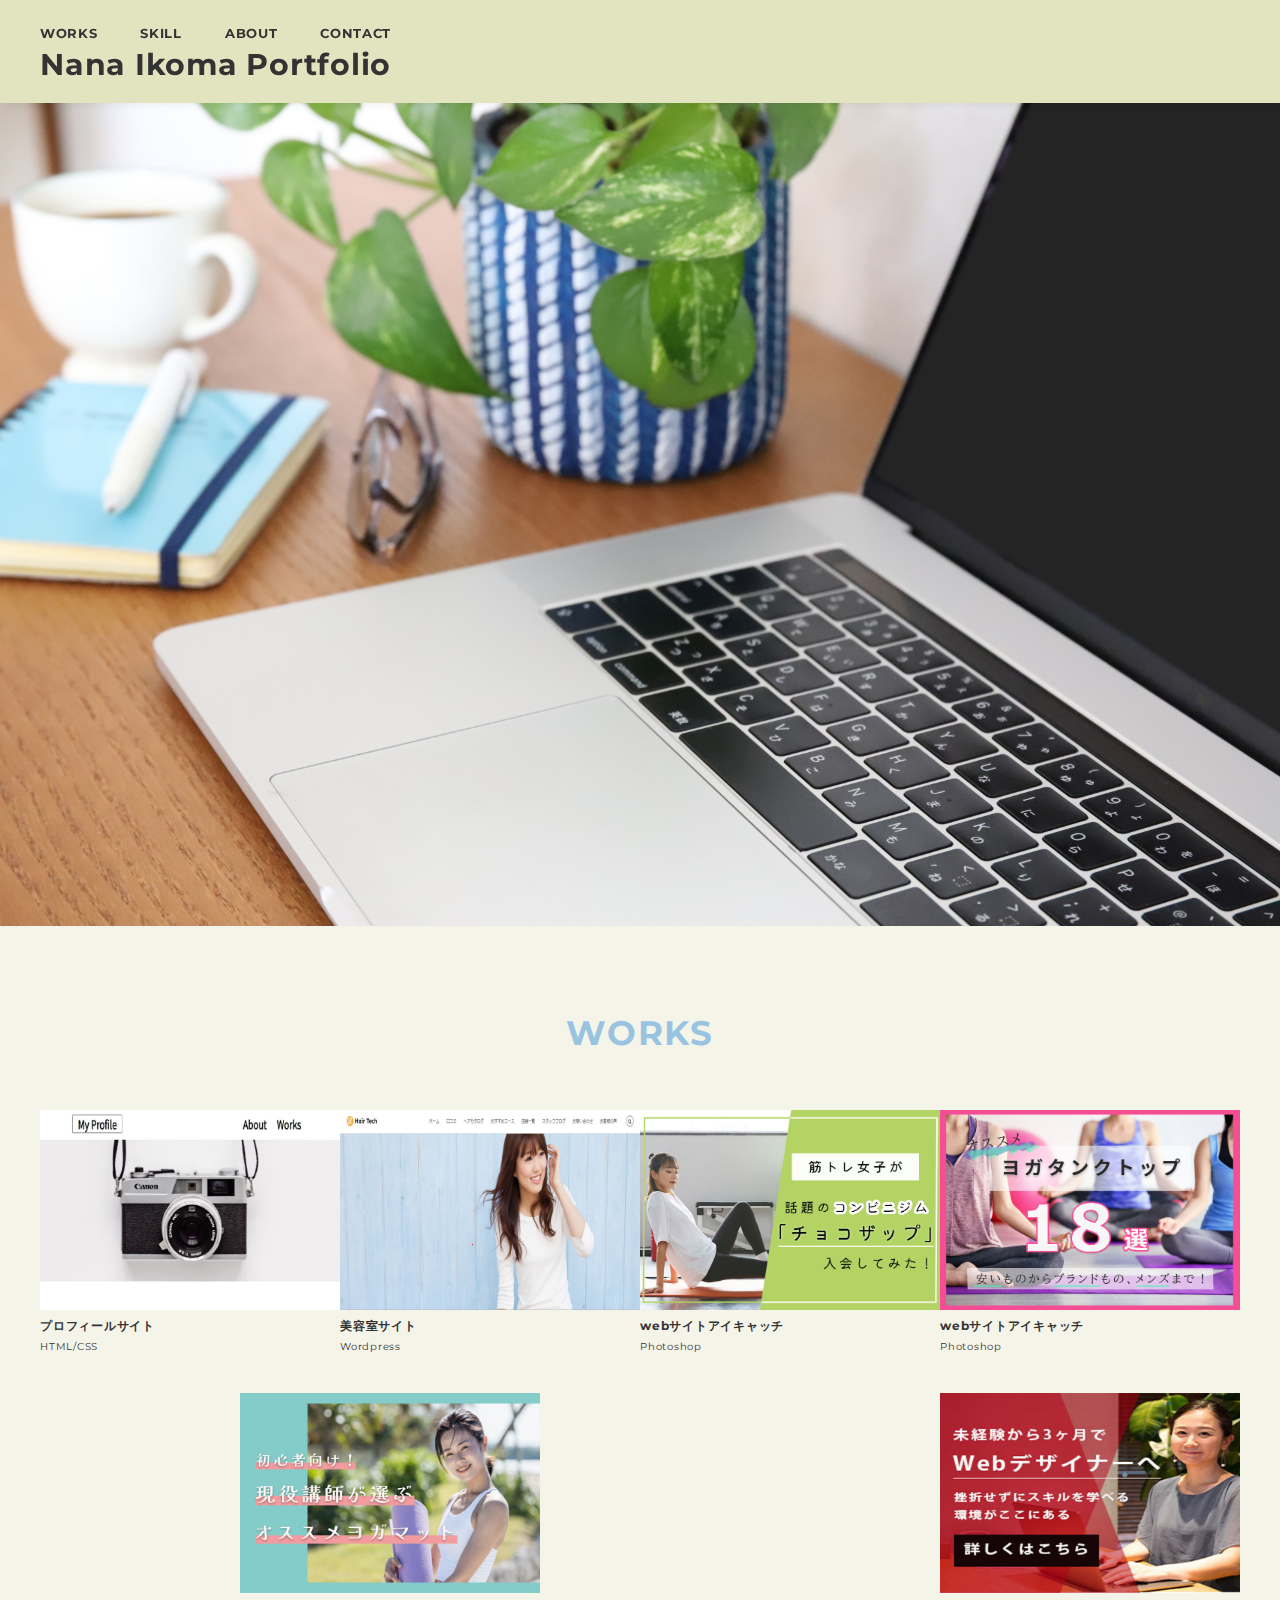
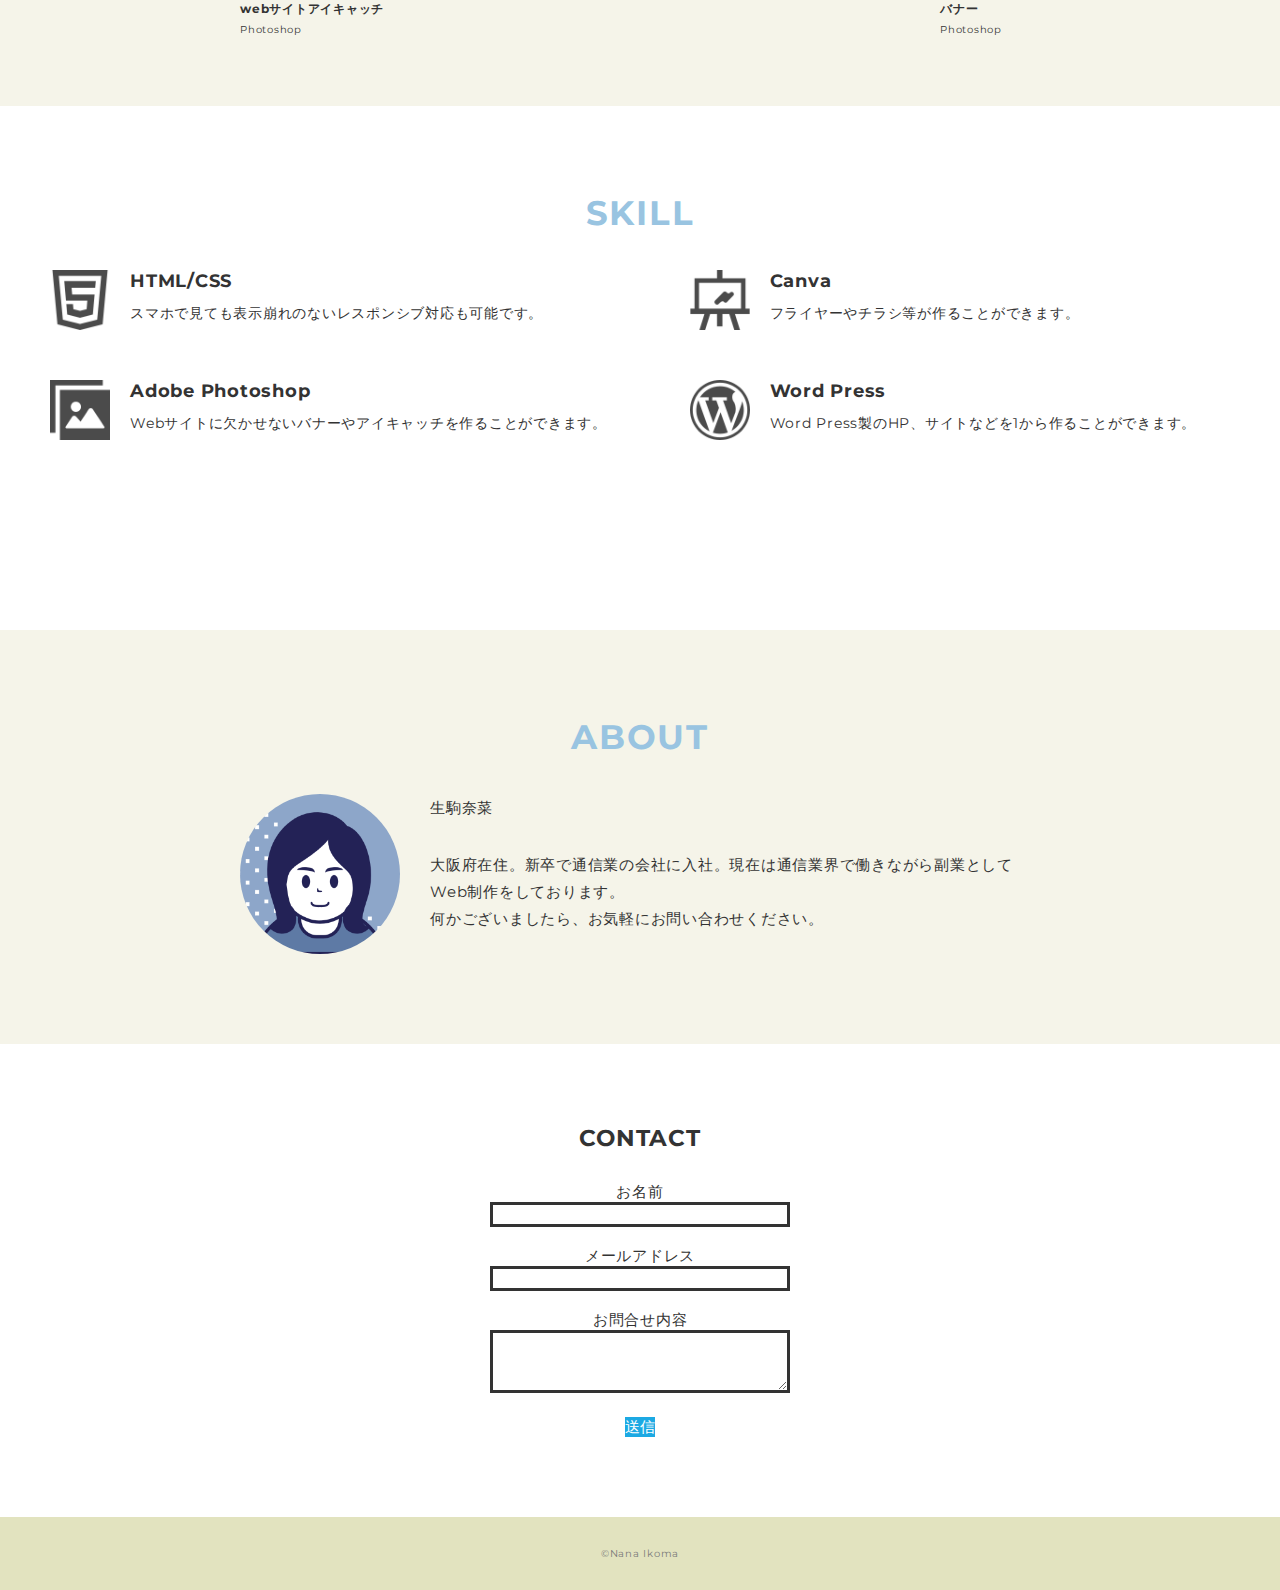
==== commit ccb4fc12: "Add files via upload" ====
--- a/IkomaPortfolio/index.html
+++ b/IkomaPortfolio/index.html
@@ -55,13 +55,28 @@
               <p class="works-info">HTML/CSS</p>
             </a>
             <a class="works-item" >
-              <div class="works-img"><img src="img/works/works no2.jpg" alt="Photoshop1" /></div>
-              <p class="works-name">webサイトバナー</p>
-              <p class="works-info">Photoshop</p>
+              <div class="works-img"><img src="img/works/works no2.jpg" alt="Wordpress" /></div>
+              <p class="works-name">美容室サイト</p>
+              <p class="works-info">Wordpress</p>
             </a>
             <a class="works-item" >
               <div class="works-img"><img src="img/works/works no.3.jpg" alt="Photoshop2" /></div>
               <p class="works-name">webサイトアイキャッチ</p>
+              <p class="works-info">Photoshop</p>
+            </a>
+            <a class="works-item" >
+              <div class="works-img"><img src="img/works/worksno.4.jpg" alt="Photoshop3" /></div>
+              <p class="works-name">webサイトアイキャッチ</p>
+              <p class="works-info">Photoshop</p>
+            </a>
+            <a class="works-item" >
+              <div class="works-img"><img src="img/works/worksno6.jpg" alt="Photoshop5" /></div>
+              <p class="works-name">webサイトアイキャッチ</p>
+              <p class="works-info">Photoshop</p>
+            </a>
+            <a class="works-item" >
+              <div class="works-img"><img src="img/works/worksno5.jpg" alt="Photoshop4" /></div>
+              <p class="works-name">バナー</p>
               <p class="works-info">Photoshop</p>
             </a>
             
@@ -99,8 +114,15 @@
                 <p class="skill-text">
                   Webサイトに欠かせないバナーやアイキャッチを作ることができます。</p>
               </div>
-            </div>
-          </div>
+             </div>
+              <div class="skill-item">
+                <p class="skill-img"><img src="img/skills/Wordpress.jpeg" alt="photoshop"></p>
+                <div class="skill-body">
+                  <h3 class="skill-name">Word Press</h3>
+                  <p class="skill-text">
+                    Word Press製のHP、サイトなどを1から作ることができます。</p>
+                </div>
+              </div>
             
            
           </div>
--- a/IkomaPortfolio/css/style.css
+++ b/IkomaPortfolio/css/style.css
@@ -71,6 +71,7 @@
 /*--------------------------------
 ヘッダー
 ---------------------------------*/
+
 .header {
   position: fixed;
   top: 0;
@@ -85,6 +86,7 @@
   align-items: center;
   justify-content: space-between;
   padding: 20px 40px;
+  left: 50px ;
 }
 
 .header-logo {
@@ -93,10 +95,12 @@
   line-height: 1.2;
   margin-right: 20px;
   letter-spacing: .05em;
+
 }
 
 .header-logo a {
   color: #333;
+ 
 }
 
 .gnav-list {
@@ -462,7 +466,7 @@
 
   /*  メインビジュアル */
   .mv {
-    height: 30vh;
+    height: 250px;
     overflow: hidden;
   }
 
